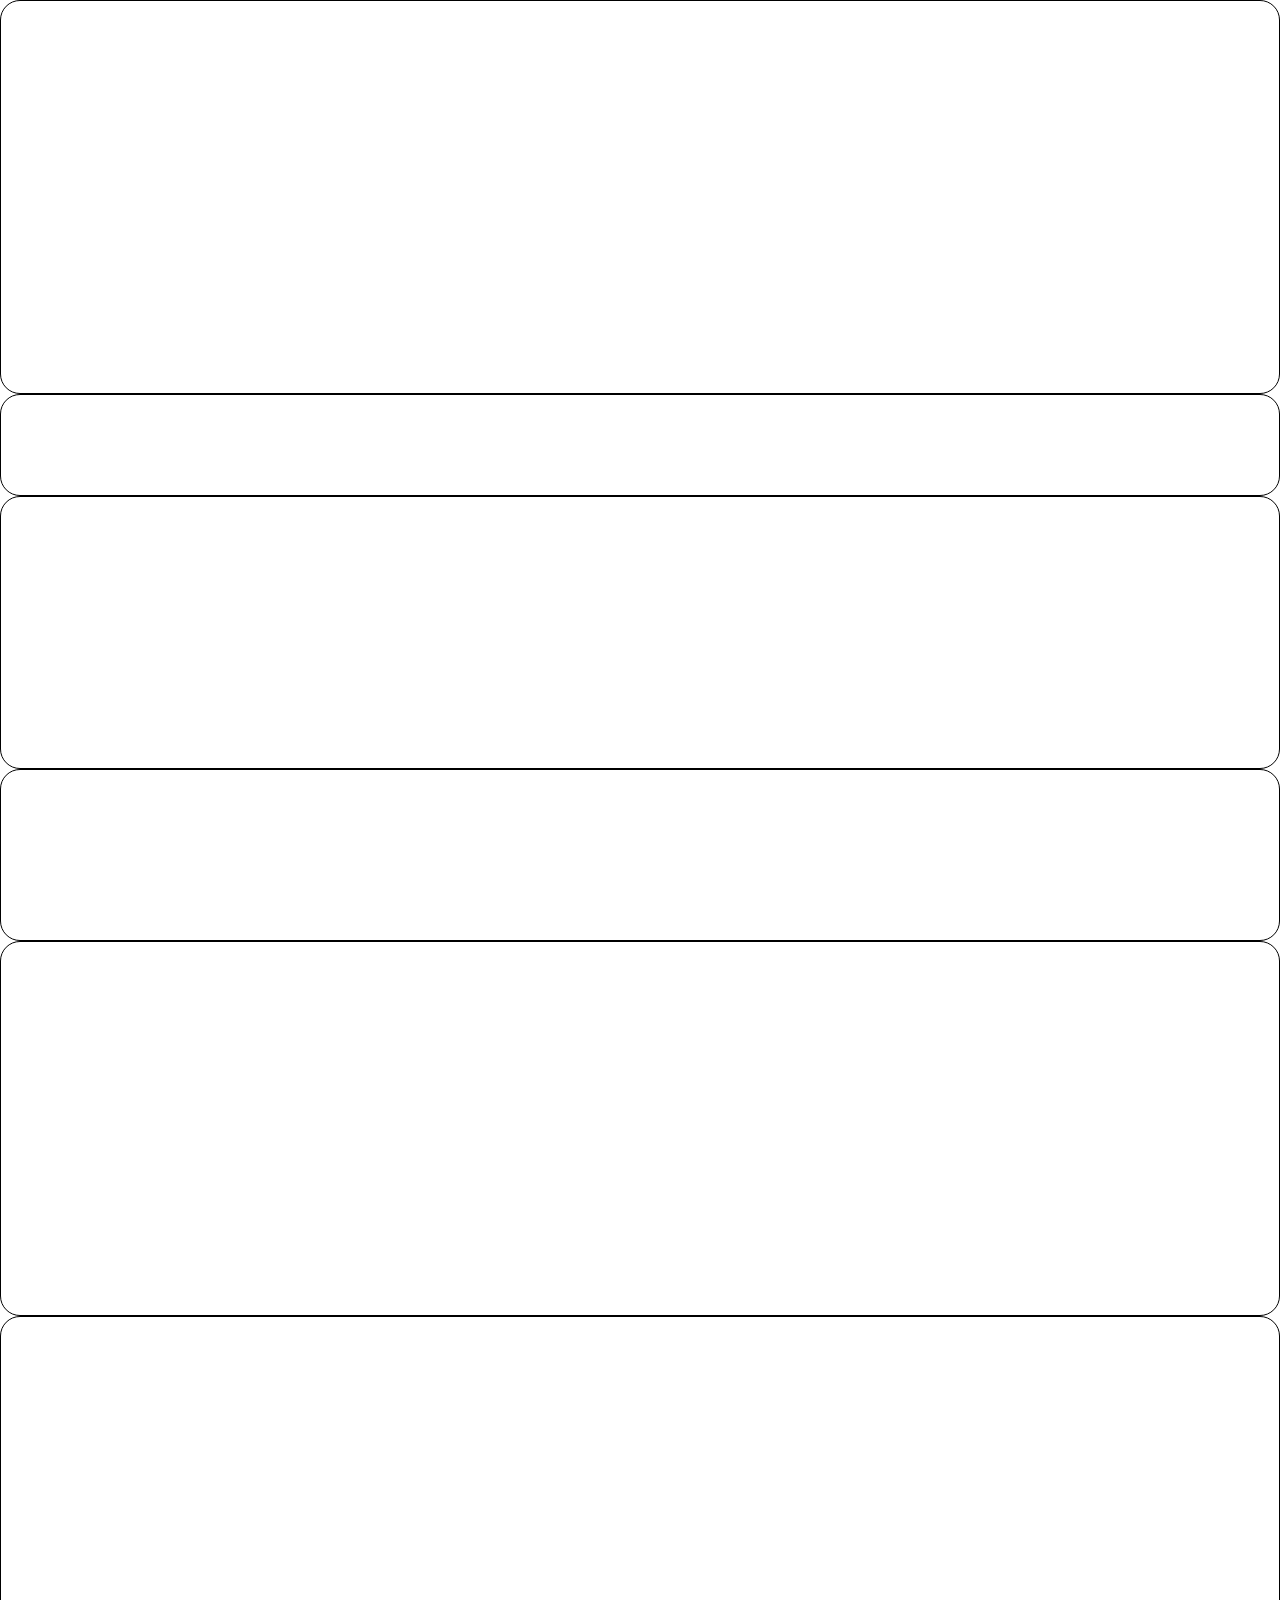
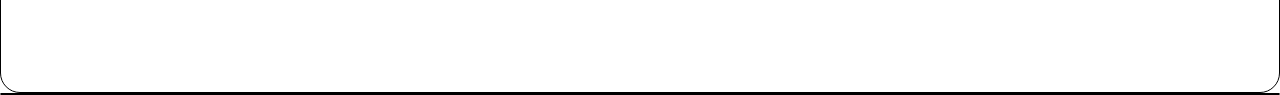
==== index.htm @ 2258cd58 ":art: Start working on mobile structure" ====
<!DOCTYPE html>
<html lang="it">

<head>
    <meta charset="UTF-8">
    <meta name="viewport" content="width=device-width, initial-scale=1.0">
    <title>Alessia Pellicoro portfolio</title>
    <link rel="stylesheet" href="./styles/style.css">
</head>

<body>
    <div class="app-container">
        <!-- Image Card-->
        <div class="card-image-container card">
            <div class="image-container"></div>
        </div>

        <!-- Card Title -->
        <div class="card-title-container card">
            <div class="card-title-contenet"></div>
        </div>

        <!-- Card About -->
        <div class="card-about-container card">
            <div class="card-about-content"></div>
        </div>

        <!-- Card Skills -->
        <div class="card-skills-container card">
            <div class="card-skills-content"></div>
        </div>

        <!-- Card Study -->
        <div class="card-study-container card">
            <div class="card-study-content"></div>
        </div>

        <!-- Card Project -->
        <div class="card-project-container card">
            <div class="card-project-content"></div>
        </div>

        <!-- Card Contact Me -->
        <div class="card-form-continer">
            <div class="card-form-content"></div>
        </div>

        <!-- Footer -->
        <footer class="card-footer-container card">
            <div class="card-footer-content"></div>
        </footer>

    </div>
</body>

</html>
---- styles/style.css ----
*{
    margin: 0;
    padding: 0;
    box-sizing: border-box;
}
.body{
    background-color: #F7F7FA;
}

.card{
    border: 1px solid black;
    background-color: #fff;
    border-radius: 20px;
}

.card-image-container{
    height: 394px;
}
.card-title-container{
    height: 102px;
}
.card-about-container{
    height: 273px;
}
.card-skills-container{
    height: 172px;
}
.card-study-container{
    height: 375px;
}
.card-project-container{
    height: 377px;
}
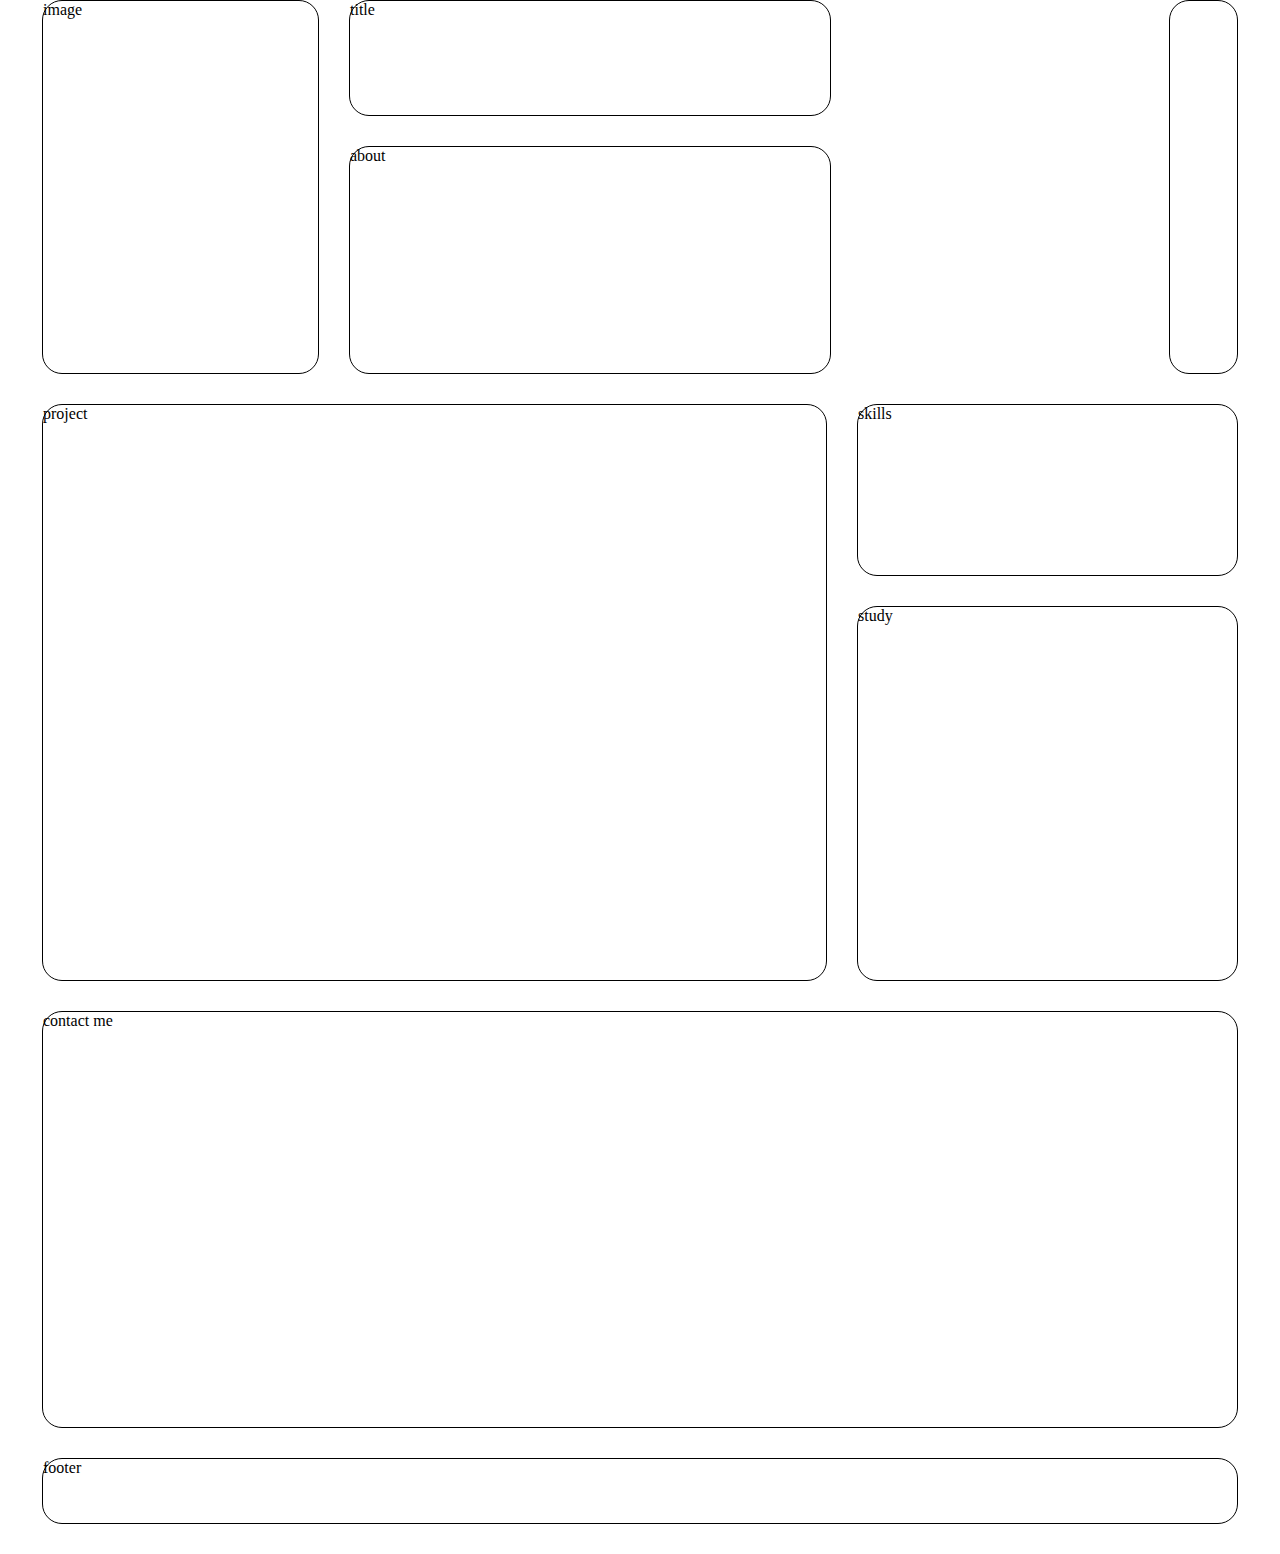
==== commit 08ecd871: ":art: Finished layout" ====
--- a/index.htm
+++ b/index.htm
@@ -6,51 +6,82 @@
     <meta name="viewport" content="width=device-width, initial-scale=1.0">
     <title>Alessia Pellicoro portfolio</title>
     <link rel="stylesheet" href="./styles/style.css">
+    <!-- Bootstrap 5 -->
+    <link href="https://cdn.jsdelivr.net/npm/bootstrap@5.0.2/dist/css/bootstrap.min.css" rel="stylesheet" integrity="sha384-EVSTQN3/azprG1Anm3QDgpJLIm9Nao0Yz1ztcQTwFspd3yD65VohhpuuCOmLASjC" crossorigin="anonymous">
 </head>
 
 <body>
     <div class="app-container">
-        <!-- Image Card-->
-        <div class="card-image-container card">
-            <div class="image-container"></div>
+
+        <!-- Hero -->
+        <div class="hero">
+
+            <!-- Cardboard Image -->
+            <div class="cardboard-image cardboard">
+                <div class="image-container">image</div>
+            </div>
+
+            <!-- Cardboard Title & About -->
+            <div class="title-about">
+                <!-- Cardboard Title -->
+                <div class="cardboard-title cardboard">
+                    <div class="cardboard-title">title</div>
+                </div>
+                <!-- Cardboard About -->
+                <div class="cardboard-about cardboard">
+                    <div class="cardboard-about">about</div>
+                </div>
+            </div>
+
+            <!-- Cardboard Contacts -->
+            <div class="cardboard-contacts cardboard">
+                <div class="cardboard-contacts"></div>
+            </div>
+
+        </div>
+        <!-- Hero End -->
+
+        <div class="main">
+
+            <!-- Cardboard Skills & Study -->
+            <div class="skills-study">
+                <!-- Cardboard Skills -->
+                <div class="cardboard-skills cardboard">
+                    <div class="cardboard-skills">skills</div>
+                </div>
+                <!-- Cardboard Study -->
+                <div class="cardboard-study cardboard">
+                    <div class="cardboard-study">study</div>
+                </div>
+            </div>
+    
+            <!-- Cardboard Project -->
+            <div class="cardboard-project cardboard">
+                <div class="cardboard-project">project</div>
+            </div>
+
         </div>
 
-        <!-- Card Title -->
-        <div class="card-title-container card">
-            <div class="card-title-contenet"></div>
-        </div>
-
-        <!-- Card About -->
-        <div class="card-about-container card">
-            <div class="card-about-content"></div>
-        </div>
-
-        <!-- Card Skills -->
-        <div class="card-skills-container card">
-            <div class="card-skills-content"></div>
-        </div>
-
-        <!-- Card Study -->
-        <div class="card-study-container card">
-            <div class="card-study-content"></div>
-        </div>
-
-        <!-- Card Project -->
-        <div class="card-project-container card">
-            <div class="card-project-content"></div>
-        </div>
-
-        <!-- Card Contact Me -->
-        <div class="card-form-continer">
-            <div class="card-form-content"></div>
+        <!-- Cardboard Contact Me -->
+        <div class="cardboard-form cardboard">
+            <div class="cardboard-form">contact me</div>
         </div>
 
         <!-- Footer -->
-        <footer class="card-footer-container card">
-            <div class="card-footer-content"></div>
+        <footer class="cardboard-footer cardboard">
+            <div class="cardboard-footer">footer</div>
         </footer>
 
+        <!-- Contacts  Mobile -->
+        <div class="fixed-bottom">
+            <div class="cardboard-contacts-mobile cardboard">
+                <div class="cardboard-contacts-mobile">contacts</div>
+            </div>
+        </div>
+        
     </div>
+
+
 </body>
 
 </html>--- a/styles/style.css
+++ b/styles/style.css
@@ -7,27 +7,214 @@
     background-color: #F7F7FA;
 }
 
-.card{
+.app-container{
+    display: flex;
+    flex-direction: column;
+    align-items: center;
+    margin: 0 auto;
+    gap: 30px;
+}
+
+.hero{
+    display: flex;
+    flex-direction: column;;
+    gap: 30px;
+}
+
+.main{
+    width: 100%;
+    display: flex;
+    flex-direction: column;
+    align-items: center;
+    gap: 30px;
+}
+
+/* Cardboards Styles */
+.cardboard{
     border: 1px solid black;
     background-color: #fff;
     border-radius: 20px;
 }
 
-.card-image-container{
+/* Phone Size */
+.cardboard-image{
+    min-width: 341px;
+    max-width: 341px;
     height: 394px;
-}
-.card-title-container{
+    margin: 0 auto;
+}
+.title-about{
+    min-width: 341px;
+    max-width: 341px;
+    margin: 0 auto;
+    display: flex;
+    flex-direction: column;
+    gap: 30px;
+}
+.cardboard-title{
+    width: 100%;
     height: 102px;
 }
-.card-about-container{
+.cardboard-about{
+    width: 100%;
     height: 273px;
 }
-.card-skills-container{
+.skills-study{
+    width: 100%;
+    display: flex;
+    flex-direction: column;
+    align-items: center;
+    gap: 30px;
+}
+.cardboard-skills{
+    min-width: 341px;
+    max-width: 341px;
     height: 172px;
 }
-.card-study-container{
+.cardboard-study{
+    min-width: 341px;
+    max-width: 341px;
     height: 375px;
 }
-.card-project-container{
-    height: 377px;
-}
+.cardboard-project{
+    min-width: 341px;
+    max-width: 341px;
+    height: 277px;
+}
+.cardboard-form{
+    width: 341px;
+    height: 683px;
+}
+.cardboard-footer{
+    width: 341px;
+    height: 66px;
+}
+.cardboard-contacts{
+    display: none;
+}
+.cardboard-contacts-mobile{
+    width: 375px;
+    height: 80px;
+    margin: 0 auto;
+}
+/* end Phone Size */
+
+/* Device Content Tablet */
+@media (min-width: 720px) { 
+    .hero{
+        width: 100%;
+        flex-direction: row;
+        justify-content: center;
+    }
+   .cardboard-image{
+        min-width: 341px;
+        max-width: 341px;
+        height: 405px;
+        margin: 0;
+    }
+    .title-about{
+        /* min-width: 482px; */
+        max-width: 341px;
+        display: flex;
+        flex-direction: column;
+        justify-content: space-between;
+        margin: 0;
+    }
+    .cardboard-title{
+        width: 100%;
+        height: 102px;
+    }
+    .cardboard-about{
+        width: 100%;
+        height: 273px;
+    }
+    .main{
+
+    }
+    .skills-study{
+        flex-direction: row-reverse;
+        justify-content: center;
+        gap: 30px;
+    }
+    .cardboard-skills{
+        width: 100%;
+        height: 172px;
+    }
+    .cardboard-study{
+        width: 100%;
+        height: 375px;
+    }
+    .cardboard-project{
+        min-width: 712px;
+        height: 496px;
+    }
+    .cardboard-form{
+        width: 712px;
+        height: 682px;
+    }
+    .cardboard-footer{
+        width: 712px;
+        height: 66px;
+    }
+}
+
+/* Device Content Desktop */
+@media (min-width: 1200px) { 
+    .hero{
+
+    }
+   .cardboard-image{
+        min-width: 277px;
+        max-width: 277px;
+        height: 374px;
+        margin: 0;
+    }
+    .title-about{
+        min-width: 482px;
+        max-width: 482px;
+    }
+    .cardboard-title{
+        width: 100%;
+        height: 116px;
+    }
+    .cardboard-about{
+        width: 100%;
+        height: 228px;
+    }
+    .main{
+        flex-direction: row-reverse;
+        justify-content: center;
+    }
+    .skills-study{
+        width: 381px;
+        flex-direction: column;
+    }
+    .cardboard-skills{
+        max-width: 100%;
+        height: 172px;
+    }
+    .cardboard-study{
+        max-width: 100%;
+        height: 375px;
+    }
+    .cardboard-project{
+        min-width: 785px;
+        height: 577px;
+    }
+    .cardboard-form{
+        width: 1196px;
+        height: 417px;
+    }
+    .cardboard-footer{
+        width: 1196px;
+        height: 66px;
+    }
+    .cardboard-contacts{
+        display: block;
+        width: 69px;
+        margin-left: 308px;
+    }
+    .cardboard-contacts-mobile{
+        display: none;
+    }
+}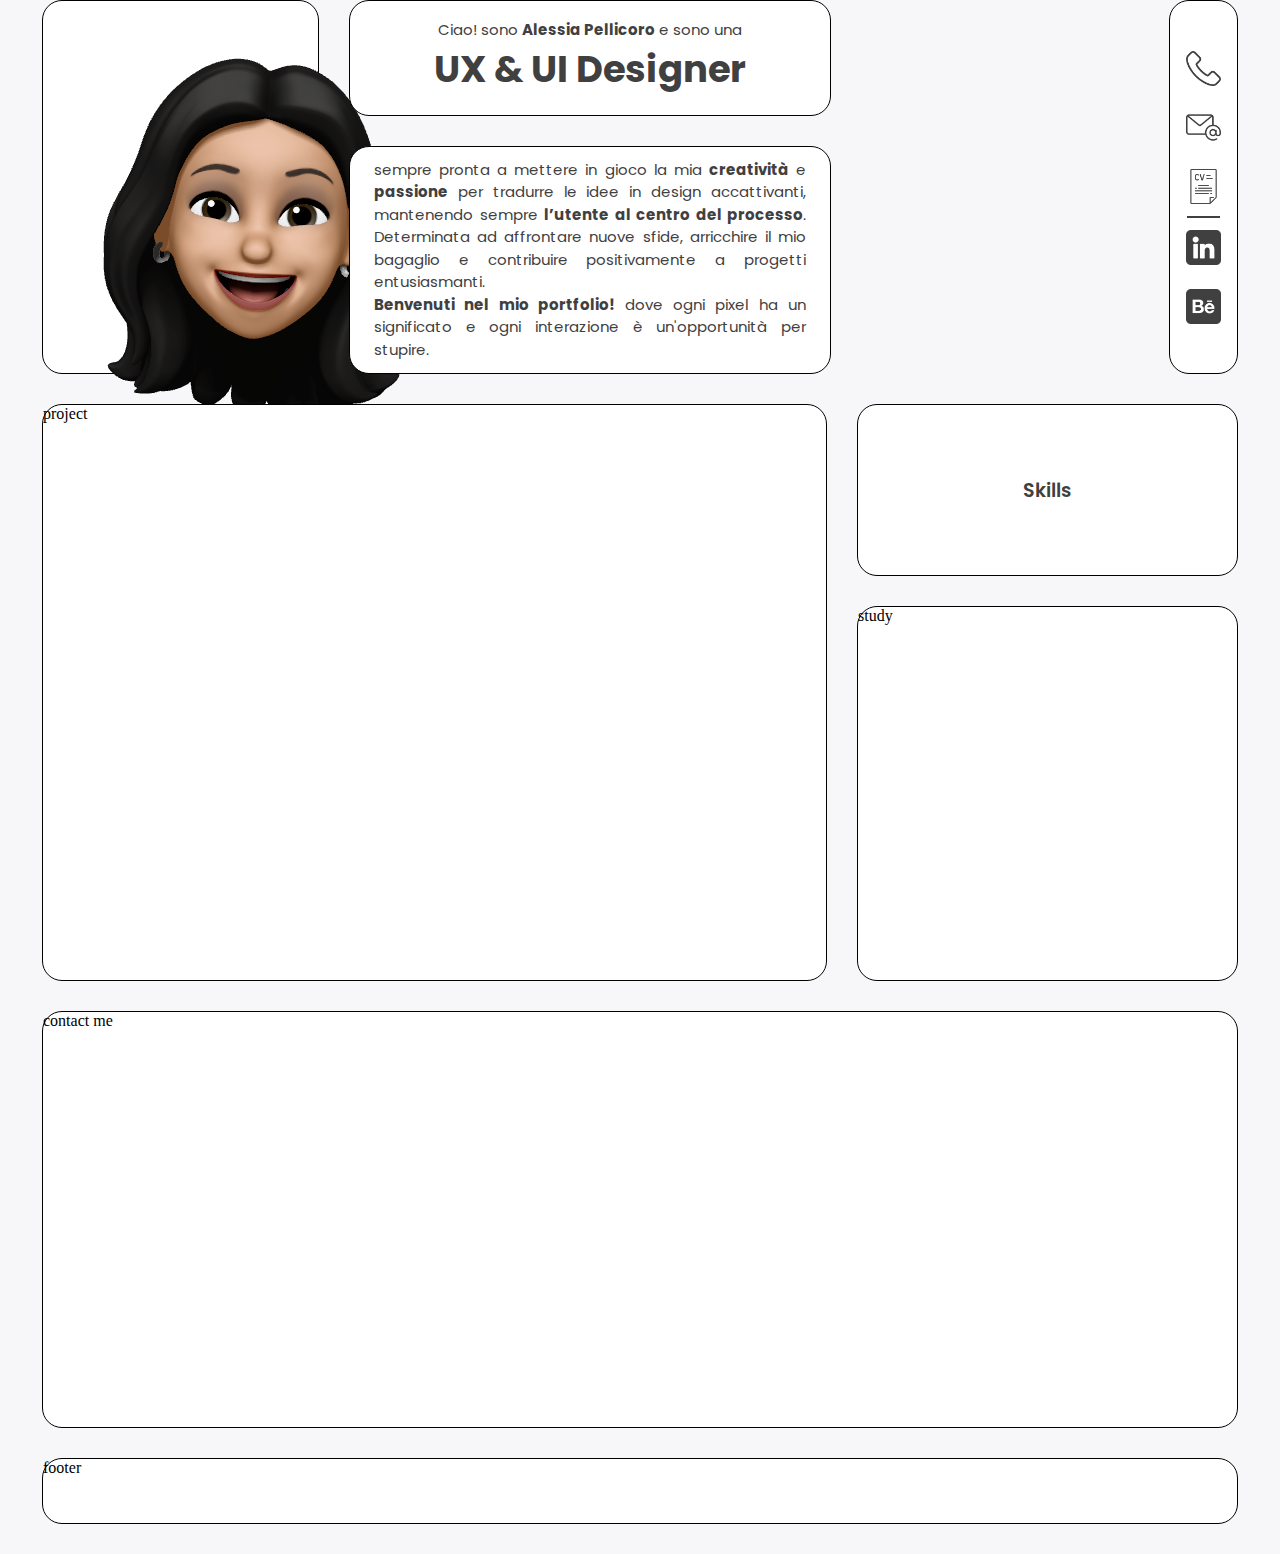
==== commit 1466cb95: ":lipstick: Add UI elements" ====
--- a/index.htm
+++ b/index.htm
@@ -8,6 +8,10 @@
     <link rel="stylesheet" href="./styles/style.css">
     <!-- Bootstrap 5 -->
     <link href="https://cdn.jsdelivr.net/npm/bootstrap@5.0.2/dist/css/bootstrap.min.css" rel="stylesheet" integrity="sha384-EVSTQN3/azprG1Anm3QDgpJLIm9Nao0Yz1ztcQTwFspd3yD65VohhpuuCOmLASjC" crossorigin="anonymous">
+    <!-- Google Font -->
+    <link rel="preconnect" href="https://fonts.googleapis.com">
+    <link rel="preconnect" href="https://fonts.gstatic.com" crossorigin>
+    <link href="https://fonts.googleapis.com/css2?family=Poppins:wght@300;600;700&display=swap" rel="stylesheet">
 </head>
 
 <body>
@@ -18,24 +22,42 @@
 
             <!-- Cardboard Image -->
             <div class="cardboard-image cardboard">
-                <div class="image-container">image</div>
+                <div class="content-cardboard-image w-100 h-100">
+                    <img src="/assets/emoji.png" alt="Alessia Pellicoro" class="w-100 h-100">
+                </div>
             </div>
 
             <!-- Cardboard Title & About -->
             <div class="title-about">
                 <!-- Cardboard Title -->
                 <div class="cardboard-title cardboard">
-                    <div class="cardboard-title">title</div>
+                    <div class="content-cardboard-title centered">
+                        <p class="text">Ciao! sono <b>Alessia Pellicoro</b> e sono una</p>
+                        <h1 class="heading-1">UX & UI Designer</h1>
+                    </div>
                 </div>
                 <!-- Cardboard About -->
-                <div class="cardboard-about cardboard">
-                    <div class="cardboard-about">about</div>
+                <div class="cardboard-about cardboard centered">
+                    <div class="content-cardbord-about">
+                       <p class="text">
+                        sempre pronta a mettere in gioco la mia <b>creatività</b> e <b>passione</b> per tradurre le idee in design accattivanti, mantenendo sempre <b>l’utente al centro del processo</b>. Determinata ad affrontare nuove sfide, arricchire il mio bagaglio e contribuire positivamente a progetti entusiasmanti. <br><b>Benvenuti nel mio portfolio!</b> dove ogni pixel ha un significato e ogni interazione è un'opportunità per stupire.
+                       </p>
+                    </div>
                 </div>
             </div>
 
             <!-- Cardboard Contacts -->
             <div class="cardboard-contacts cardboard">
-                <div class="cardboard-contacts"></div>
+                <div class="content-cardboard-contacts centered">
+                    <img src="assets/telephone-icon.png" alt="telephone-icon">
+                    <img src="assets/email-icon.png" alt="email-icon">
+                    <img src="assets/cv-icon.png" alt="cv-icon">
+
+                    <hr class="line"> 
+
+                    <img src="assets/linkedin-icon.png" alt="linkedin-icon">
+                    <img src="assets/behance-icon.png" alt="behance-icon">
+                </div>
             </div>
 
         </div>
@@ -47,35 +69,37 @@
             <div class="skills-study">
                 <!-- Cardboard Skills -->
                 <div class="cardboard-skills cardboard">
-                    <div class="cardboard-skills">skills</div>
+                    <div class="content-cardboard-skills centered">
+                        <h2 class="heading-2">Skills</h2>
+                    </div>
                 </div>
                 <!-- Cardboard Study -->
                 <div class="cardboard-study cardboard">
-                    <div class="cardboard-study">study</div>
+                    <div class="content-cardboard-study">study</div>
                 </div>
             </div>
     
             <!-- Cardboard Project -->
             <div class="cardboard-project cardboard">
-                <div class="cardboard-project">project</div>
+                <div class="content-cardboard-project">project</div>
             </div>
 
         </div>
 
         <!-- Cardboard Contact Me -->
         <div class="cardboard-form cardboard">
-            <div class="cardboard-form">contact me</div>
+            <div class="content-cardboard-form">contact me</div>
         </div>
 
         <!-- Footer -->
         <footer class="cardboard-footer cardboard">
-            <div class="cardboard-footer">footer</div>
+            <div class="content-cardboard-footer">footer</div>
         </footer>
 
         <!-- Contacts  Mobile -->
         <div class="fixed-bottom">
             <div class="cardboard-contacts-mobile cardboard">
-                <div class="cardboard-contacts-mobile">contacts</div>
+                <div class="content-cardboard-contacts-mobile">contacts</div>
             </div>
         </div>
         
--- a/styles/style.css
+++ b/styles/style.css
@@ -4,17 +4,25 @@
     box-sizing: border-box;
 }
 .body{
+}
+
+.centered{
+    height: 100%;
+    display: flex;
+    flex-direction: column;
+    justify-content: center;
+    align-items: center;
+}
+
+.app-container{
+    display: flex;
+    flex-direction: column;
+    align-items: center;
+    margin: 0 auto;
+    gap: 30px;
     background-color: #F7F7FA;
 }
 
-.app-container{
-    display: flex;
-    flex-direction: column;
-    align-items: center;
-    margin: 0 auto;
-    gap: 30px;
-}
-
 .hero{
     display: flex;
     flex-direction: column;;
@@ -28,6 +36,32 @@
     align-items: center;
     gap: 30px;
 }
+
+/* Typography */
+.heading-1{
+    font-family: 'Poppins', sans-serif;
+    font-size: 29px;
+    color: #3F403F;
+    font-weight: bold;
+}
+.heading-2{
+    font-family: 'Poppins', sans-serif;
+    font-size: 19px;
+    color: #3F403F;
+    font-weight: 600;
+}
+.text{
+    font-family: 'Poppins', sans-serif;
+    font-size: 12px;
+    color: #3F403F;
+    font-style: normal;
+    line-height: 22.5px;
+    text-align: justify;
+    margin: 0;
+    padding: 0
+    /* font-weight: lighter; */
+}
+/* End Typography */
 
 /* Cardboards Styles */
 .cardboard{
@@ -58,6 +92,7 @@
 .cardboard-about{
     width: 100%;
     height: 273px;
+    padding: 24px;
 }
 .skills-study{
     width: 100%;
@@ -98,6 +133,28 @@
     margin: 0 auto;
 }
 /* end Phone Size */
+
+/* Content Image*/
+.content-cardboard-image img{
+    object-fit: cover;
+    border-radius: 20px;
+}
+/* End Image container */
+
+/* Content Contacts */
+.content-cardboard-contacts img{
+    width: 35px;
+    height: 35px;
+    margin: 12px;
+}
+.line{
+    border: 0.5px solid #3F403F;
+    width: 50%;
+}
+/* End Content Contacts */
+
+
+
 
 /* Device Content Tablet */
 @media (min-width: 720px) { 
@@ -128,9 +185,6 @@
         width: 100%;
         height: 273px;
     }
-    .main{
-
-    }
     .skills-study{
         flex-direction: row-reverse;
         justify-content: center;
@@ -160,9 +214,16 @@
 
 /* Device Content Desktop */
 @media (min-width: 1200px) { 
-    .hero{
-
-    }
+
+    /* Typography */
+    .heading-1{
+        font-size: 37px;
+    }
+    .text{
+        font-size: 15px;
+    }
+    /* End Typography */
+
    .cardboard-image{
         min-width: 277px;
         max-width: 277px;
@@ -217,4 +278,4 @@
     .cardboard-contacts-mobile{
         display: none;
     }
-}+}
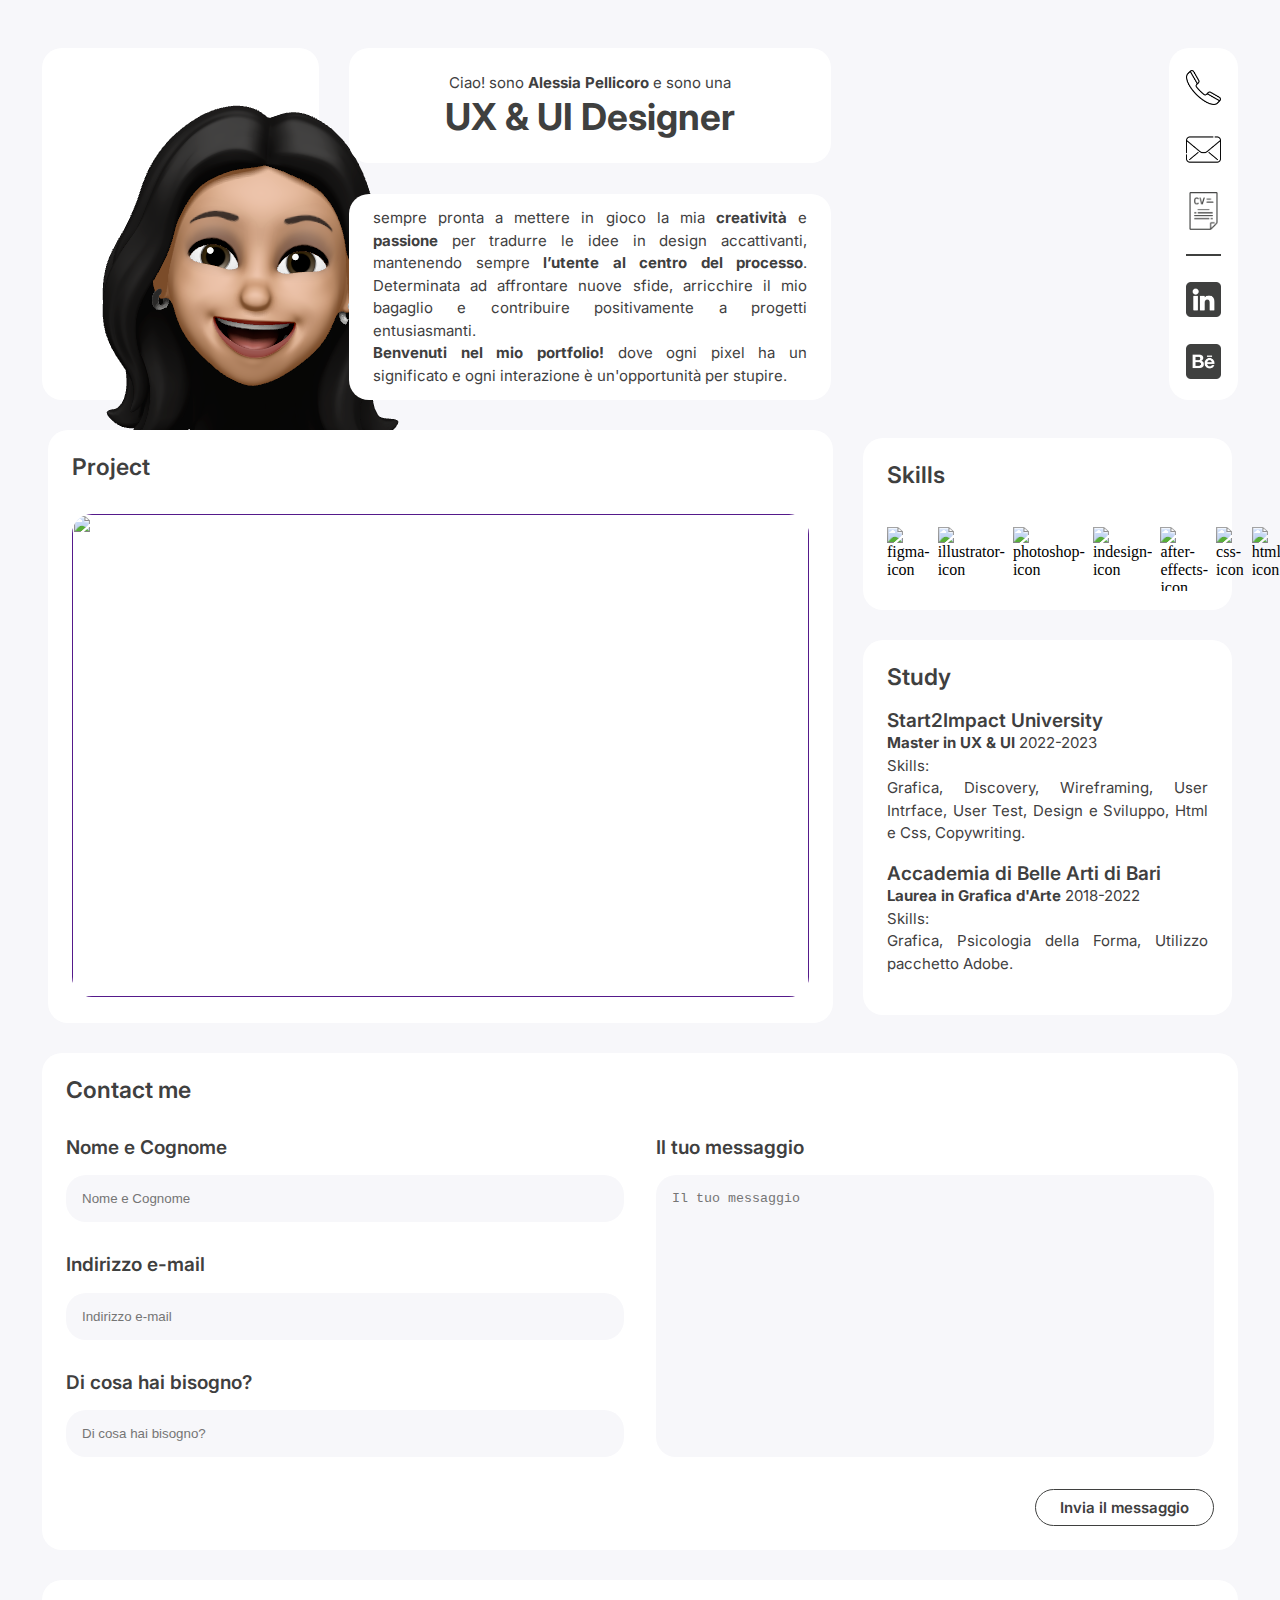
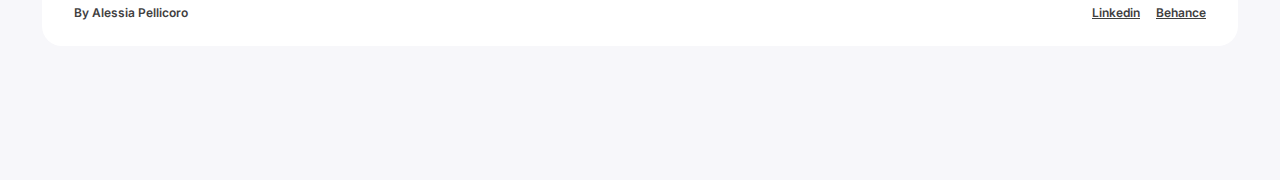
==== commit a1bb5023: ":lipstick: Homepage style" ====
--- a/index.htm
+++ b/index.htm
@@ -11,7 +11,15 @@
     <!-- Google Font -->
     <link rel="preconnect" href="https://fonts.googleapis.com">
     <link rel="preconnect" href="https://fonts.gstatic.com" crossorigin>
-    <link href="https://fonts.googleapis.com/css2?family=Poppins:wght@300;600;700&display=swap" rel="stylesheet">
+    <link href="https://fonts.googleapis.com/css2?family=Inter:wght@300;600;700&family=Poppins:wght@600&display=swap" rel="stylesheet">     
+    <!-- Font Awesome -->
+    <link rel="stylesheet" href="https://cdnjs.cloudflare.com/ajax/libs/font-awesome/6.4.2/css/all.min.css" integrity="sha512-z3gLpd7yknf1YoNbCzqRKc4qyor8gaKU1qmn+CShxbuBusANI9QpRohGBreCFkKxLhei6S9CQXFEbbKuqLg0DA==" crossorigin="anonymous" referrerpolicy="no-referrer" />
+    <!-- Css Icon -->
+    <link href="https://css.gg/css" rel="stylesheet" />
+    <!-- Ionicons -->
+    <script type="module" src="https://unpkg.com/ionicons@7.1.0/dist/ionicons/ionicons.esm.js"></script>
+    <script nomodule src="https://unpkg.com/ionicons@7.1.0/dist/ionicons/ionicons.js"></script>
+
 </head>
 
 <body>
@@ -23,7 +31,7 @@
             <!-- Cardboard Image -->
             <div class="cardboard-image cardboard">
                 <div class="content-cardboard-image w-100 h-100">
-                    <img src="/assets/emoji.png" alt="Alessia Pellicoro" class="w-100 h-100">
+                    <img src="./assets/emoji.png" alt="Alessia Pellicoro" class="w-100 h-100">
                 </div>
             </div>
 
@@ -49,14 +57,35 @@
             <!-- Cardboard Contacts -->
             <div class="cardboard-contacts cardboard">
                 <div class="content-cardboard-contacts centered">
-                    <img src="assets/telephone-icon.png" alt="telephone-icon">
-                    <img src="assets/email-icon.png" alt="email-icon">
-                    <img src="assets/cv-icon.png" alt="cv-icon">
+                    <a class="button-contact">
+                        <div>
+                            <img src="./assets/phone-call.png" alt="telephone-icon">
+                        </div>
+                    </a>
+                    <a class="button-contact">
+                        <div>
+                            <img src="./assets/email.png" alt="email-icon">
+                        </div>
+                    </a>
+                    <a class="button-contact">
+                        <div>
+                            <img src="./assets/cv-crop.png" alt="cv-icon">
+                        </div>
+                    </a>
 
                     <hr class="line"> 
-
-                    <img src="assets/linkedin-icon.png" alt="linkedin-icon">
-                    <img src="assets/behance-icon.png" alt="behance-icon">
+                    
+                    <a class="button-contact">
+                        <div>
+                            <img src="./assets/linkedin-icon.png" alt="linkedin-icon">
+                        </div>
+                    </a>
+                    <a class="button-contact">
+                        <div>
+                            <img src="./assets/behance-icon.png" alt="behance-icon">
+                        </div>
+                    </a>
+
                 </div>
             </div>
 
@@ -69,37 +98,147 @@
             <div class="skills-study">
                 <!-- Cardboard Skills -->
                 <div class="cardboard-skills cardboard">
-                    <div class="content-cardboard-skills centered">
-                        <h2 class="heading-2">Skills</h2>
+                    <div class="content-cardboard-skills scrloll-1">
+                        <div>
+                            <h2 class="heading-2">Skills</h2>
+                        </div>
+
+                        <div class="content-cardboard-skills-icon">
+                            <img src="assets/figma-icon.png" alt="figma-icon">
+                            <img src="assets/illustrator-icon.png" alt="illustrator-icon">
+                            <img src="assets/photoshop-icon.png" alt="photoshop-icon">
+                            <img src="assets/indesign-icon.png" alt="indesign-icon">
+                            <img src="assets/after-effects-icon.png" alt="after-effects-icon">
+                            <img src="assets/css-icon.png" alt="css-icon">
+                            <img src="assets/html-icon.png" alt="html-icon">
+                        </div>
+
                     </div>
                 </div>
                 <!-- Cardboard Study -->
-                <div class="cardboard-study cardboard">
-                    <div class="content-cardboard-study">study</div>
+                <div class="cardboard-study cardboard ">
+                    <div class="content-cardboard-study">
+                        <h2 class="heading-2">Study</h2>
+                        <br>
+                        <h3 class="heading-3">Start2Impact University</h3>
+                        <p class="text"><b>Master in UX & UI</b> 2022-2023</p>
+                        <p class="text">Skills:</p>
+                        <p class="text">Grafica, Discovery, Wireframing, User Intrface, User Test, Design e Sviluppo, Html e Css, Copywriting.</p>
+                        <br>
+                        <h3 class="heading-3">Accademia di Belle Arti di Bari</h3>
+                        <p class="text"><b>Laurea in Grafica d'Arte</b> 2018-2022</p>
+                        <p class="text">Skills:</p>
+                        <p class="text">Grafica, Psicologia della Forma, Utilizzo pacchetto Adobe.</p>
+                    </div>
                 </div>
             </div>
     
             <!-- Cardboard Project -->
             <div class="cardboard-project cardboard">
-                <div class="content-cardboard-project">project</div>
+                <div class="content-cardboard-project">
+                    <div class="content-cardboard-project-header">
+                        <h2 class="heading-2">Project</h2>
+                        <div>
+                            <button class="arrow">
+                                <ion-icon name="chevron-back-circle-outline" size="large"></ion-icon>    
+                            </button>
+                            <button class="arrow">
+                                <ion-icon name="chevron-forward-circle-outline" size="large"></ion-icon>
+                            </button>
+                        </div>
+                    </div>
+                    <a class="cover-image-link" href="">
+                        <div class="cover-image">
+                            <img src="" alt="">
+                        </div>
+                    </a>
+                </div>
             </div>
 
         </div>
 
         <!-- Cardboard Contact Me -->
         <div class="cardboard-form cardboard">
-            <div class="content-cardboard-form">contact me</div>
+            <div class="content-cardboard-form">
+                
+                <h2 class="heading-2">Contact me</h2>
+
+                <div class="content-cardboard-form-typing">
+
+                    <div class="typing-1">
+                        <h3 class="heading-3">Nome e Cognome</h3>
+                        <input type="text" placeholder="Nome e Cognome">
+
+                        <h3 class="heading-3">Indirizzo e-mail</h3>
+                        <input type="text" placeholder="Indirizzo e-mail">
+
+                        <h3 class="heading-3">Di cosa hai bisogno?</h3>
+                        <input type="text" placeholder="Di cosa hai bisogno?">
+                    </div>
+
+                    <div class="typing-2">
+                        <h3 class="heading-3">Il tuo messaggio</h3>
+                        <div class="textarea">
+                            <textarea placeholder="Il tuo messaggio"></textarea>
+                        </div>
+                    </div>
+
+                </div>
+
+                
+                <div class="cta-send-message">
+                    <button class="button">Invia il messaggio</button>
+                </div>
+            </div>
         </div>
 
         <!-- Footer -->
         <footer class="cardboard-footer cardboard">
-            <div class="content-cardboard-footer">footer</div>
+            <div class="content-cardboard-footer">
+                <div class="text-footer-left">
+                    <p class="lable">By Alessia Pellicoro</p>
+                </div>
+                <div class="text-footer-right">
+                    <a class="lable link" href="">Linkedin</a>
+                    <a class="lable link" href="">Behance</a>
+                </div>
+            </div>
         </footer>
 
         <!-- Contacts  Mobile -->
         <div class="fixed-bottom">
             <div class="cardboard-contacts-mobile cardboard">
-                <div class="content-cardboard-contacts-mobile">contacts</div>
+                <div class="content-cardboard-contacts-mobile">
+                    <a class="button-contact">
+                        <div>
+                            <img src="./assets/phone-call.png" alt="telephone-icon">
+                        </div>
+                    </a>
+                    <a class="button-contact">
+                        <div>
+                            <img src="./assets/email.png" alt="email-icon">
+                        </div>
+                    </a>
+                    <a class="button-contact">
+                        <div>
+                            <img src="./assets/cv-crop.png" alt="cv-icon">
+                        </div>
+                    </a>
+                    
+                    <div class="line-vertical"></div>
+
+                    <a class="button-contact">
+                        <div>
+                            <img src="./assets/linkedin-icon.png" alt="linkedin-icon">
+                        </div>
+                    </a>
+                    <a class="button-contact">
+                        <div>
+                            <img src="./assets/behance-icon.png" alt="behance-icon">
+                        </div>
+                    </a>
+
+                </div>
             </div>
         </div>
         
--- a/styles/style.css
+++ b/styles/style.css
@@ -3,8 +3,6 @@
     padding: 0;
     box-sizing: border-box;
 }
-.body{
-}
 
 .centered{
     height: 100%;
@@ -19,6 +17,8 @@
     flex-direction: column;
     align-items: center;
     margin: 0 auto;
+    padding: 48px;
+    padding-bottom: calc(80px + 24px);
     gap: 30px;
     background-color: #F7F7FA;
 }
@@ -39,38 +39,116 @@
 
 /* Typography */
 .heading-1{
-    font-family: 'Poppins', sans-serif;
+    font-family: 'Inter', sans-serif;
     font-size: 29px;
     color: #3F403F;
-    font-weight: bold;
+    font-weight: 700;
+    /* line-height: 22.5px; */
+    margin: 0;
+    padding: 0
 }
 .heading-2{
-    font-family: 'Poppins', sans-serif;
+    font-family: 'Inter', sans-serif;
     font-size: 19px;
     color: #3F403F;
     font-weight: 600;
+    line-height: 120%;
+    margin: 0;
+    padding: 0
+}
+.heading-3{
+    font-family: 'Inter', sans-serif;
+    font-size: 15px;
+    color: #3F403F;
+    font-weight: 600;
+    line-height: 22.5px;
+    margin: 0;
+    padding: 0
 }
 .text{
-    font-family: 'Poppins', sans-serif;
+    font-family: 'Inter', sans-serif;
     font-size: 12px;
     color: #3F403F;
     font-style: normal;
+    /* font-weight: 300; */
     line-height: 22.5px;
     text-align: justify;
     margin: 0;
     padding: 0
-    /* font-weight: lighter; */
+}
+.lable{
+    font-family: 'Inter', sans-serif;
+    font-size: 12px;
+    color: #3F403F;
+    font-style: normal;
+    font-weight: 600;
+    line-height: 22.5px;
+    margin: 0;
+    padding: 0
+}
+.link{
+    color: #3F403F;
+}
+.link:hover{
+    color: #c4c4c4;
 }
 /* End Typography */
+
+/* Button */
+.button{
+    appearance: none;
+    background-color: transparent;
+    border: 1.5px solid #3F403F;
+    border-radius: 20px;
+    box-sizing: border-box;
+    color: #3F403F;
+    cursor: pointer;
+    display: inline-block;
+    font-family: 'Inter', sans-serif;
+    font-size: 15px;
+    font-weight: 600;
+    padding: 8px 24px;
+    text-align: center;
+    transition: all 300ms cubic-bezier(.23, 1, 0.32, 1);
+   }
+   .button:disabled {
+    pointer-events: none;
+   }
+   .button:hover {
+    color: #fff;
+    background-color: #3F403F;
+    /* box-shadow: rgba(0, 0, 0, 0.25) 0 8px 15px; */
+    transform: translateY(-2px);
+   }
+   .button:active {
+    box-shadow: none;
+    transform: translateY(0);
+   }
+   .button-contact{
+    width: 35px;
+    height: 38px;
+    border: none;
+    background-color: rgba(255, 255, 255, 0);
+    cursor: pointer;
+   }
+   .button-contact div{
+    width: 100%;
+    height: 100%;
+   }
+/* End Butoon */
 
 /* Cardboards Styles */
 .cardboard{
-    border: 1px solid black;
+    /* border: 1px solid black; */
     background-color: #fff;
     border-radius: 20px;
 }
 
 /* Phone Size */
+/* 
+    If "?" it is just in case 
+    i have to change it in future
+*/
 .cardboard-image{
     min-width: 341px;
     max-width: 341px;
@@ -91,7 +169,7 @@
 }
 .cardboard-about{
     width: 100%;
-    height: 273px;
+    height: 251px;
     padding: 24px;
 }
 .skills-study{
@@ -105,11 +183,13 @@
     min-width: 341px;
     max-width: 341px;
     height: 172px;
+    padding: 24px;
 }
 .cardboard-study{
     min-width: 341px;
     max-width: 341px;
-    height: 375px;
+    height: 347px;
+    padding: 24px;
 }
 .cardboard-project{
     min-width: 341px;
@@ -118,7 +198,8 @@
 }
 .cardboard-form{
     width: 341px;
-    height: 683px;
+    height: 100%;
+    /* ? height: 683px; */
 }
 .cardboard-footer{
     width: 341px;
@@ -141,22 +222,173 @@
 }
 /* End Image container */
 
+/* Content Slills */
+
+.content-cardboard-skills-icon{
+    display: flex;
+    margin-top: 37px;
+    height: 64px;
+    width: 64px;
+    gap: 8px;
+}
+/* End Content Skills */
+
+/* Content Project */
+.content-cardboard-project{
+    margin: 24px;
+}
+.content-cardboard-project-header{
+    display: flex;
+    margin-bottom: 32px;
+    justify-content: space-between;
+}
+.content-cardboard-project img{
+    width: 24px;
+    height: 24px;
+    margin-left: 8px;
+    margin-right: 8px;
+    border-radius: 20px;
+}
+.cover-image-link{
+    display: block;
+    justify-content: center;
+    width: 100%;
+    height: 172px;
+}
+.cover-image{
+    width: 100%;
+    height: 100%;
+}
+.cover-image img{
+    width: 100%;
+    height: 100%;
+    object-fit: cover;
+    margin: 0;
+}
+.arrow{
+    color: #3F403F;
+    background: none;
+    border: none;
+    margin-left: 8px;
+}
+.arrow:hover {
+    transition: 0.2s;
+    transform: scale(1.2);
+}
+ion-icon{
+    color: #3F403F;
+}
+
+/* End Content Project */
+
+/* Content Form */
+.content-cardboard-form{
+    display: flex;
+    flex-direction: column;
+    gap: 32px;
+    margin: 24px;
+}
+.content-cardboard-form-typing{
+    display: flex;
+    flex-direction: column;
+    /* margin-top: 32px; */
+    height: 100%;
+}
+.typing-1 input, 
+.typing-2 textarea{
+    border: none;
+    padding: 16px;
+    display: flex;
+    background-color: #F7F7FA;
+    gap: 10px;
+    width: 100%;
+    border-radius: 20px;
+}
+.typing-1 input{
+    margin-top: 16px;
+    margin-bottom: 32px;
+}
+.textarea{
+    height: 208px;
+}
+.typing-2 textarea{
+    height: 100%;
+    margin-top: 16px;
+    resize: none;
+}
+
+.content-cardboard-form :focus{
+    outline: none !important;
+    border:1px solid  #3F403F;
+}
+.cta-send-message{
+    display: flex;
+    justify-content: flex-end;
+}
+/* End Content Form */
+
 /* Content Contacts */
-.content-cardboard-contacts img{
-    width: 35px;
-    height: 35px;
-    margin: 12px;
+.content-cardboard-contacts-mobile{
+    display: flex;
+    align-items: center;
+    justify-content: center;
+    gap: 24px;
+    width: 100%;
+    height: 100%;
+}
+.content-cardboard-contacts img,
+.content-cardboard-contacts-mobile img{
+    /* width: 35px; */
+    width: 100%;
+    height: 100%;
+    object-fit: contain;
+    /* margin-top: 12px;
+    margin-bottom: 12px;
+    margin-right: 16px;
+    margin-left: 16px; */
 }
 .line{
     border: 0.5px solid #3F403F;
     width: 50%;
+    margin: 0;
+}
+.line-vertical{
+    height: 50%;
+    width: 1px;
+    background-color: #3F403F;
 }
 /* End Content Contacts */
 
-
+/* Content Footer */
+.content-cardboard-footer{
+    display: flex;
+    justify-content: space-between;
+    height: 100%;
+}
+.text-footer-left,
+.text-footer-right{
+    display: flex;
+    align-items: center;
+    width: 100%;
+    height: 100%;
+}
+.text-footer-left{
+    justify-content: start;
+    margin-left: 32px;
+}
+.text-footer-right{
+    justify-content: end;
+    gap: 16px;
+    margin-right: 32px;
+}
+/* End Content Footer */
 
 
 /* Device Content Tablet */
+/* 
+    If "?" it is just in case 
+    i have to change it in future
+*/
 @media (min-width: 720px) { 
     .hero{
         width: 100%;
@@ -164,14 +396,13 @@
         justify-content: center;
     }
    .cardboard-image{
-        min-width: 341px;
-        max-width: 341px;
-        height: 405px;
+        /* ? min-width: 341px; */
+        /* ?max-width: 341px; */
+        height: 383px;
         margin: 0;
     }
     .title-about{
-        /* min-width: 482px; */
-        max-width: 341px;
+        /* ? max-width: 341px; */
         display: flex;
         flex-direction: column;
         justify-content: space-between;
@@ -179,11 +410,11 @@
     }
     .cardboard-title{
         width: 100%;
-        height: 102px;
+        /* ? height: 102px; */
     }
     .cardboard-about{
         width: 100%;
-        height: 273px;
+        /* ? height: 251px; */
     }
     .skills-study{
         flex-direction: row-reverse;
@@ -192,11 +423,11 @@
     }
     .cardboard-skills{
         width: 100%;
-        height: 172px;
+        /* ? height: 172px; */
     }
     .cardboard-study{
         width: 100%;
-        height: 375px;
+        /* ? height: 347px; */
     }
     .cardboard-project{
         min-width: 712px;
@@ -204,12 +435,21 @@
     }
     .cardboard-form{
         width: 712px;
-        height: 682px;
+        height: 100%;
+        /* ? height: 682px; */
     }
     .cardboard-footer{
         width: 712px;
-        height: 66px;
-    }
+        /* ? height: 66px; */
+    }
+    /* Content Project */
+    .cover-image-link{
+        display: block;
+        justify-content: center;
+        width: 100%;
+        height: 381px;
+    }
+    /* End Content Project */
 }
 
 /* Device Content Desktop */
@@ -219,6 +459,12 @@
     .heading-1{
         font-size: 37px;
     }
+    .heading-2{
+        font-size: 23px;
+    }
+    .heading-3{
+        font-size: 19px;
+    }
     .text{
         font-size: 15px;
     }
@@ -227,7 +473,7 @@
    .cardboard-image{
         min-width: 277px;
         max-width: 277px;
-        height: 374px;
+        height: 352px;
         margin: 0;
     }
     .title-about{
@@ -236,11 +482,11 @@
     }
     .cardboard-title{
         width: 100%;
-        height: 116px;
+        height: 115px;
     }
     .cardboard-about{
         width: 100%;
-        height: 228px;
+        height: 206px;
     }
     .main{
         flex-direction: row-reverse;
@@ -260,11 +506,12 @@
     }
     .cardboard-project{
         min-width: 785px;
-        height: 577px;
+        height: 593px;
     }
     .cardboard-form{
         width: 1196px;
-        height: 417px;
+        height: 100%;
+        /* ? height: 417px; */
     }
     .cardboard-footer{
         width: 1196px;
@@ -272,10 +519,48 @@
     }
     .cardboard-contacts{
         display: block;
-        width: 69px;
+        min-width: 69px;
         margin-left: 308px;
     }
     .cardboard-contacts-mobile{
         display: none;
     }
-}
+      /* Content Project */
+      .cover-image-link{
+        display: block;
+        justify-content: center;
+        width: 100%;
+        height: 483px;
+    }
+    /* End Content Project */
+
+    /* Content Form */
+    .content-cardboard-form-typing{
+        flex-direction: row;
+    }
+    .typing-1,
+    .typing-2{
+        width: 100%;
+    }
+    .typing-1{
+        margin-right: 32px;
+    }
+    .typing-1 input:last-of-type{
+        margin-bottom: 0 !important;
+    }
+    .textarea{
+        height: calc(100% - (22.5px + 16px)); /* 22.5 -> h3 | 16 -> marginTop */
+    }
+    /* End Content Form */
+
+    /* Content Contatcts */
+    .content-cardboard-contacts{
+    display: flex;
+    align-items: center;
+    justify-content: center;
+    gap: 24px;
+    width: 100%;
+    height: 100%;
+    }
+    /* End Content Contacts */
+}
